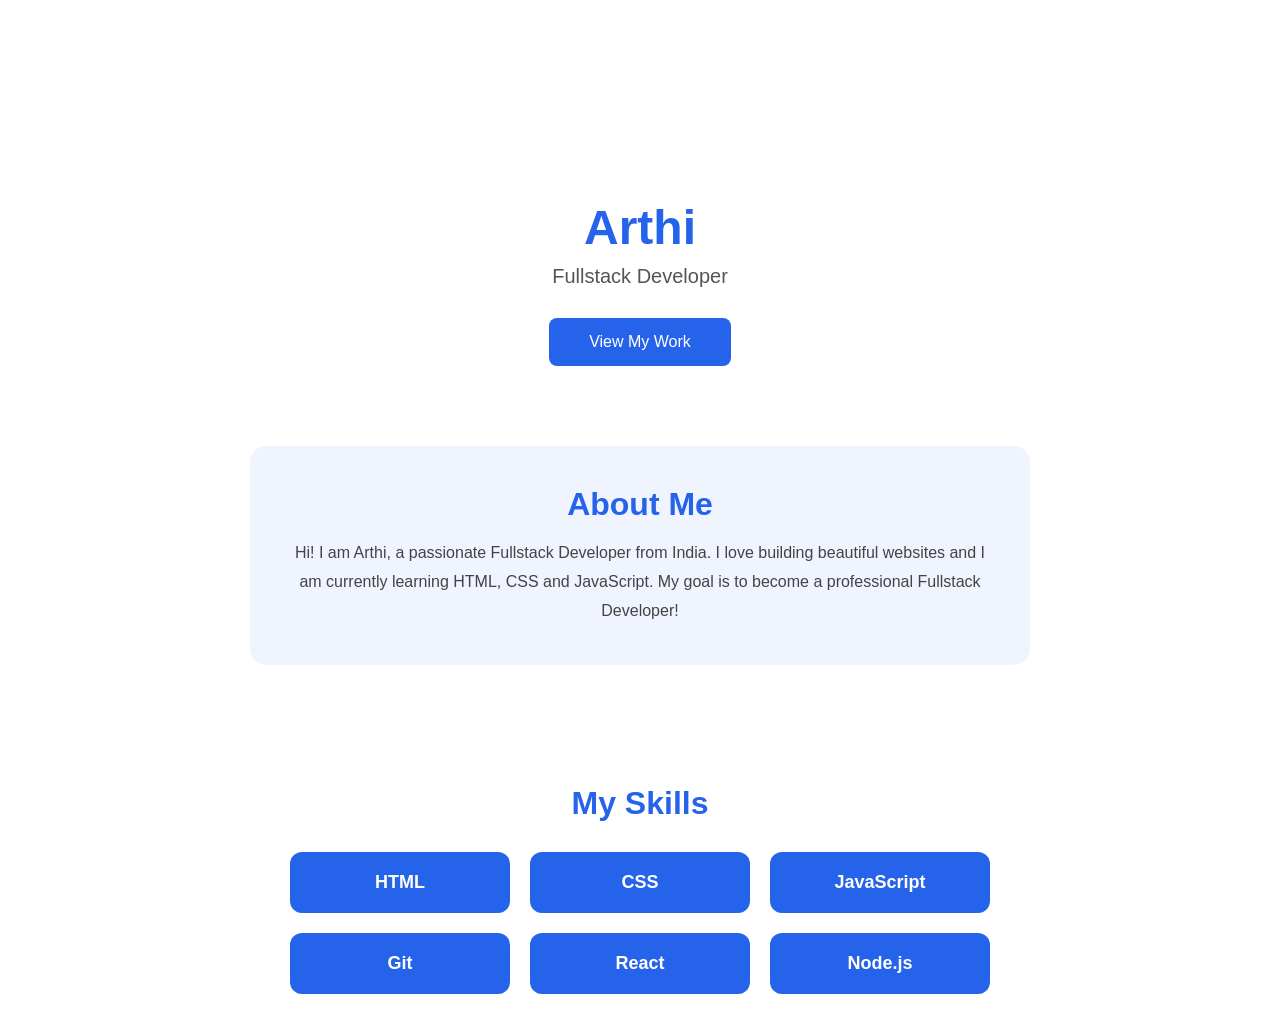
==== index.html @ 590d13a8 "rename to index.html" ====
<html lang="en">
<head>
    <meta charset="UTF-8">
    <meta name="viewport" content="width=device-width, initial-scale=1.0">
    <title>My Portfolio</title>
    <link rel="stylesheet" href="style.css"/>
   
</head>
<body>
   <h1>Arthi
   </h1> 
   <p>Fullstack Developer</p>
   <button>View My Work</button>
   <section id="about">
   <h2>About Me</h2>
   <p>Hi! I am Arthi, a passionate Fullstack 
   Developer from India. I love building 
   beautiful websites and I am currently 
   learning HTML, CSS and JavaScript. 
   My goal is to become a professional 
   Fullstack Developer!</p>
   </section>
   <section id="skills">
  <h2>My Skills</h2>
  <div class="skills-grid">
    <div class="skill-card">HTML</div>
    <div class="skill-card">CSS</div>
    <div class="skill-card">JavaScript</div>
    <div class="skill-card">Git</div>
    <div class="skill-card">React</div>
    <div class="skill-card">Node.js</div>
  </div>
</section>
</body>
</html>
---- style.css ----
* {
  margin: 0;
  padding: 0;
}

body {
  background-color: #ffffff;
  font-family: 'Inter', sans-serif;
  text-align: center;
}

h1 {
  font-size: 48px;
  color: #2563EB;
  margin-top: 200px;
}

p {
  font-size: 20px;
  color: #555555;
  margin-top: 10px;
}

button {
  margin-top: 30px;
  padding: 15px 40px;
  background-color: #2563EB;
  color: white;
  border: none;
  border-radius: 8px;
  font-size: 16px;
  cursor: pointer;
}


#about {
  margin-top: 80px;
  padding: 40px;
  background-color: #f0f4ff;
  border-radius: 16px;
  max-width: 700px;
  margin-left: auto;
  margin-right: auto;
}

#about h2 {
  font-size: 32px;
  color: #2563EB;
  margin-bottom: 16px;
}

#about p {
  font-size: 16px;
  color: #444444;
  line-height: 1.8;
}


#skills {
  margin-top: 80px;
  padding: 40px;
  text-align: center;
}

#skills h2 {
  font-size: 32px;
  color: #2563EB;
  margin-bottom: 30px;
}

.skills-grid {
  display: grid;
  grid-template-columns: repeat(3, 1fr);
  gap: 20px;
  max-width: 700px;
  margin: 0 auto;
}

.skill-card {
  background-color: #2563EB;
  color: white;
  padding: 20px;
  border-radius: 12px;
  font-size: 18px;
  font-weight: bold;
}
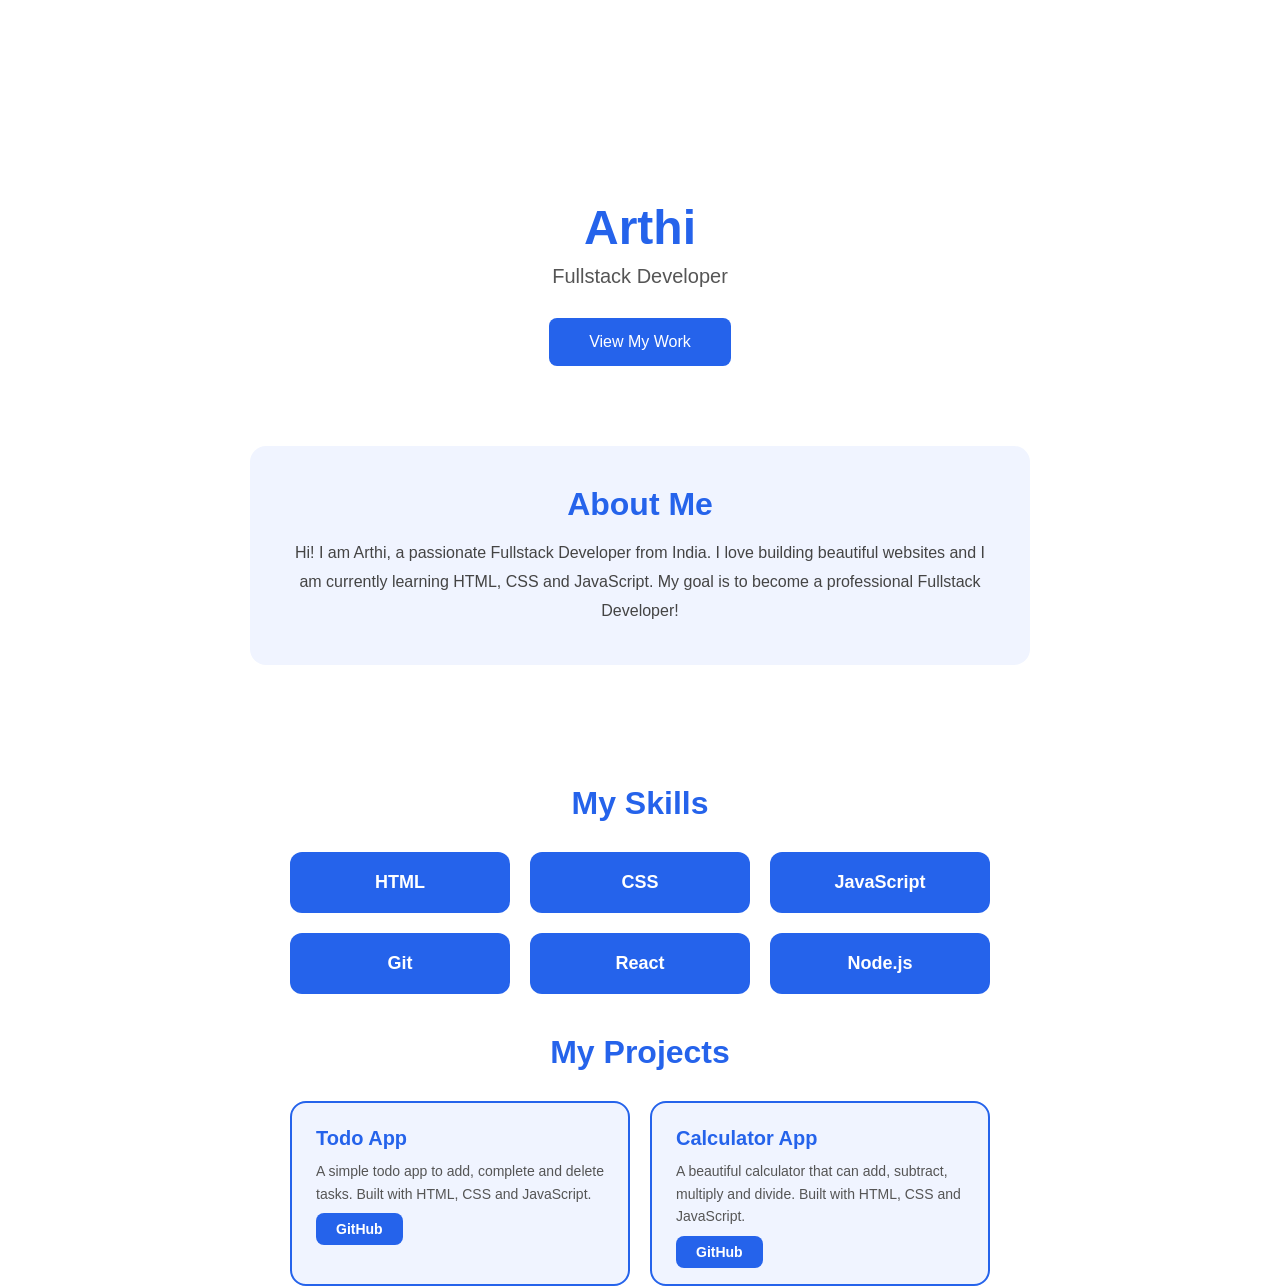
==== commit fab94ce9: "add projects section" ====
--- a/index.html
+++ b/index.html
@@ -31,5 +31,36 @@
     <div class="skill-card">Node.js</div>
   </div>
 </section>
+<section id="projects">
+  <h2>My Projects</h2>
+  <div class="projects-grid">
+
+    <div class="project-card">
+      <h3>Todo App</h3>
+      <p>A simple todo app to add, 
+      complete and delete tasks. 
+      Built with HTML, CSS and 
+      JavaScript.</p>
+      <div class="project-links">
+        <a href="https://github.com/arthi0858-a11y/todo-app" 
+           target="_blank">GitHub</a>
+      </div>
+    </div>
+
+    <div class="project-card">
+      <h3>Calculator App</h3>
+      <p>A beautiful calculator that 
+      can add, subtract, multiply 
+      and divide. Built with HTML, 
+      CSS and JavaScript.</p>
+      <div class="project-links">
+        <a href="https://github.com/arthi0858-a11y/calculator" 
+           target="_blank">GitHub</a>
+      </div>
+    </div>
+
+  </div>
+</section>
+
 </body>
 </html>
--- a/style.css
+++ b/style.css
@@ -85,3 +85,59 @@
   font-weight: bold;
 }
 
+Arthi Anandhan <arthianandhan35@gmail.com>
+08:54 (5 minutes ago)
+to me
+
+#projects {
+  margin-top: 80px;
+  padding: 40px;
+  text-align: center;
+}
+
+#projects h2 {
+  font-size: 32px;
+  color: #2563EB;
+  margin-bottom: 30px;
+}
+
+.projects-grid {
+  display: grid;
+  grid-template-columns: repeat(2, 1fr);
+  gap: 20px;
+  max-width: 700px;
+  margin: 0 auto;
+}
+
+.project-card {
+  background-color: #f0f4ff;
+  padding: 24px;
+  border-radius: 16px;
+  border: 2px solid #2563EB;
+  text-align: left;
+}
+
+.project-card h3 {
+  font-size: 20px;
+  color: #2563EB;
+  margin-bottom: 10px;
+}
+
+.project-card p {
+  font-size: 14px;
+  color: #555;
+  line-height: 1.6;
+  margin-bottom: 16px;
+}
+
+.project-links a {
+  background-color: #2563EB;
+  color: white;
+  padding: 8px 20px;
+  border-radius: 8px;
+  text-decoration: none;
+  font-size: 14px;
+  font-weight: bold;
+}
+
+
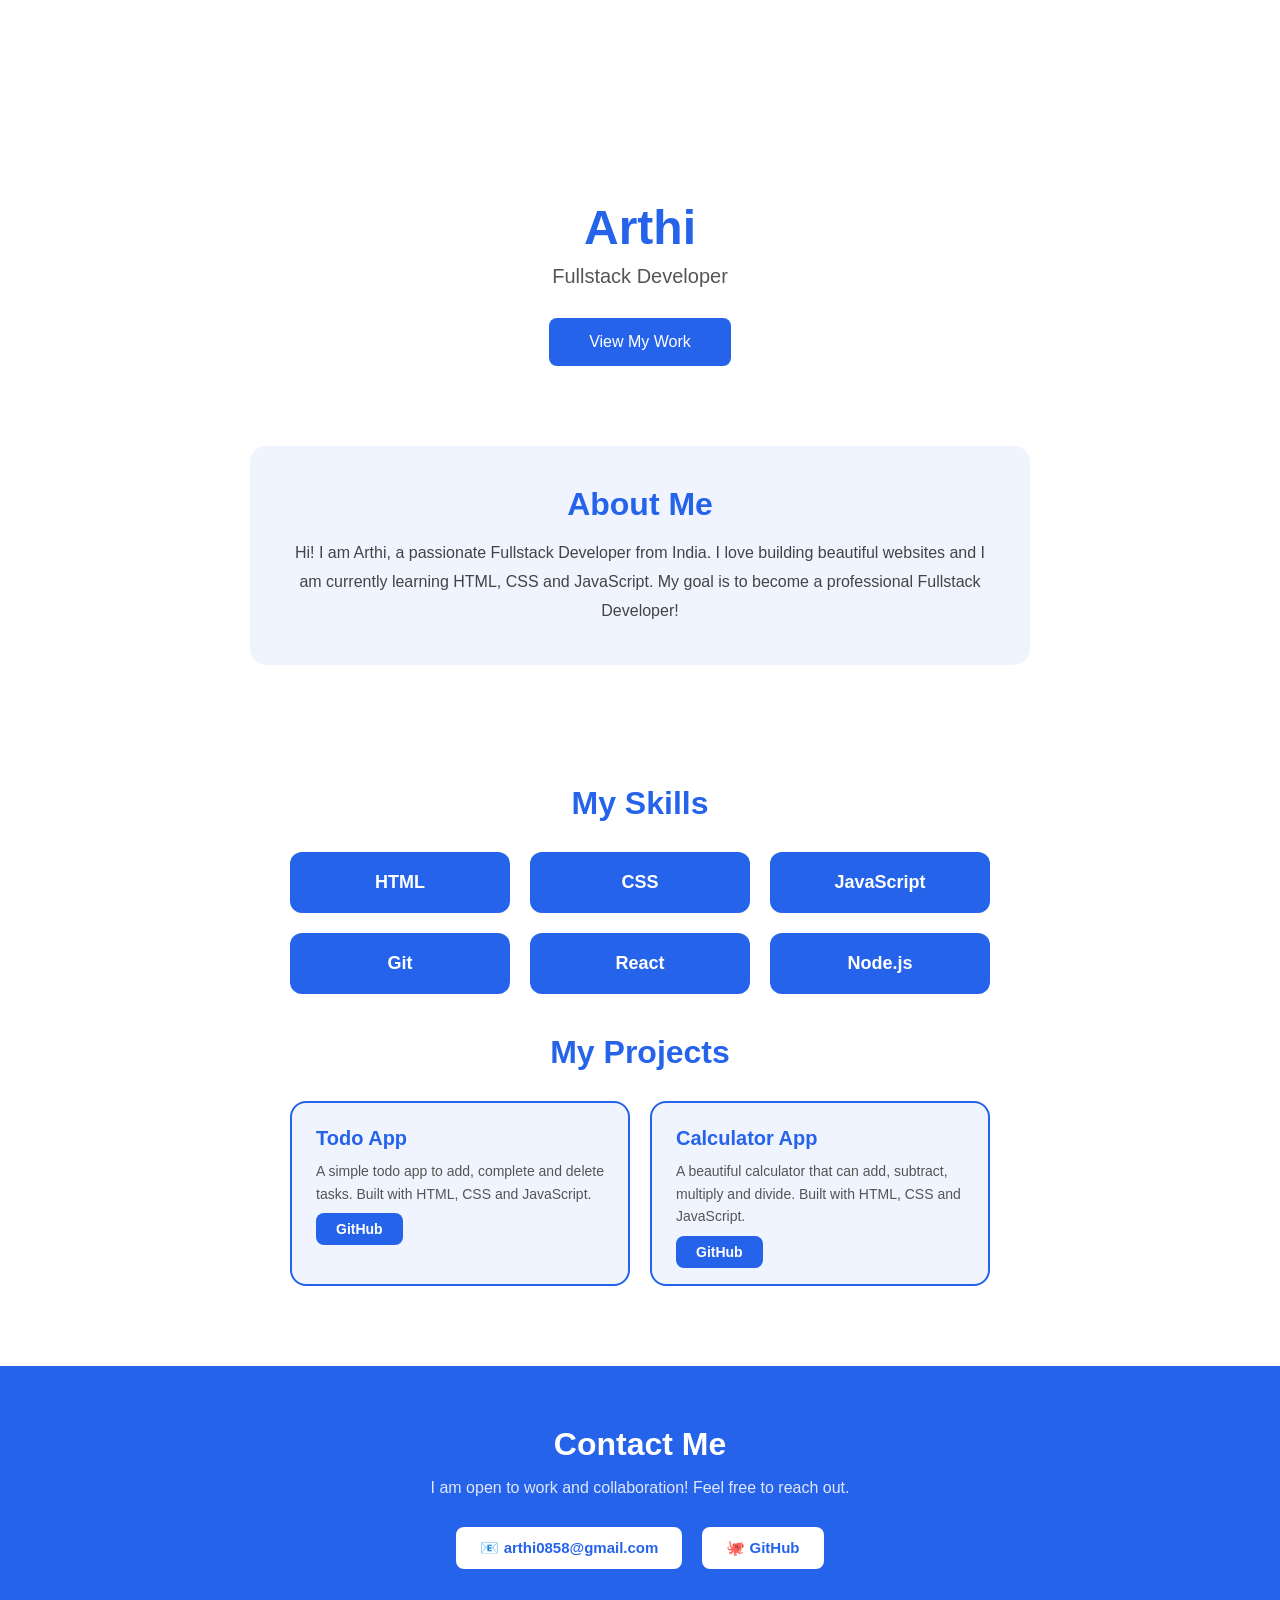
==== commit fcfbeec5: "add contact section" ====
--- a/index.html
+++ b/index.html
@@ -61,6 +61,21 @@
 
   </div>
 </section>
+<section id="contact">
+  <h2>Contact Me</h2>
+  <p>I am open to work and 
+  collaboration! Feel free 
+  to reach out.</p>
+  <div class="contact-links">
+    <a href="mailto:arthi0858@gmail.com">
+      📧 arthi0858@gmail.com
+    </a>
+    <a href="https://github.com/arthi0858-a11y" 
+       target="_blank">
+      🐙 GitHub
+    </a>
+  </div>
+</section>
 
 </body>
 </html>
--- a/style.css
+++ b/style.css
@@ -139,5 +139,45 @@
   font-size: 14px;
   font-weight: bold;
 }
+#contact {
+  margin-top: 80px;
+  padding: 60px 40px;
+  text-align: center;
+  background-color: #2563EB;
+  color: white;
+}
+
+#contact h2 {
+  font-size: 32px;
+  color: white;
+  margin-bottom: 16px;
+}
+
+#contact p {
+  font-size: 16px;
+  color: #e0e7ff;
+  margin-bottom: 30px;
+}
+
+.contact-links {
+  display: flex;
+  justify-content: center;
+  gap: 20px;
+  flex-wrap: wrap;
+}
+
+.contact-links a {
+  background-color: white;
+  color: #2563EB;
+  padding: 12px 24px;
+  border-radius: 8px;
+  text-decoration: none;
+  font-weight: bold;
+  font-size: 15px;
+}
+
+.contact-links a:hover {
+  background-color: #e0e7ff;
+}
 
 
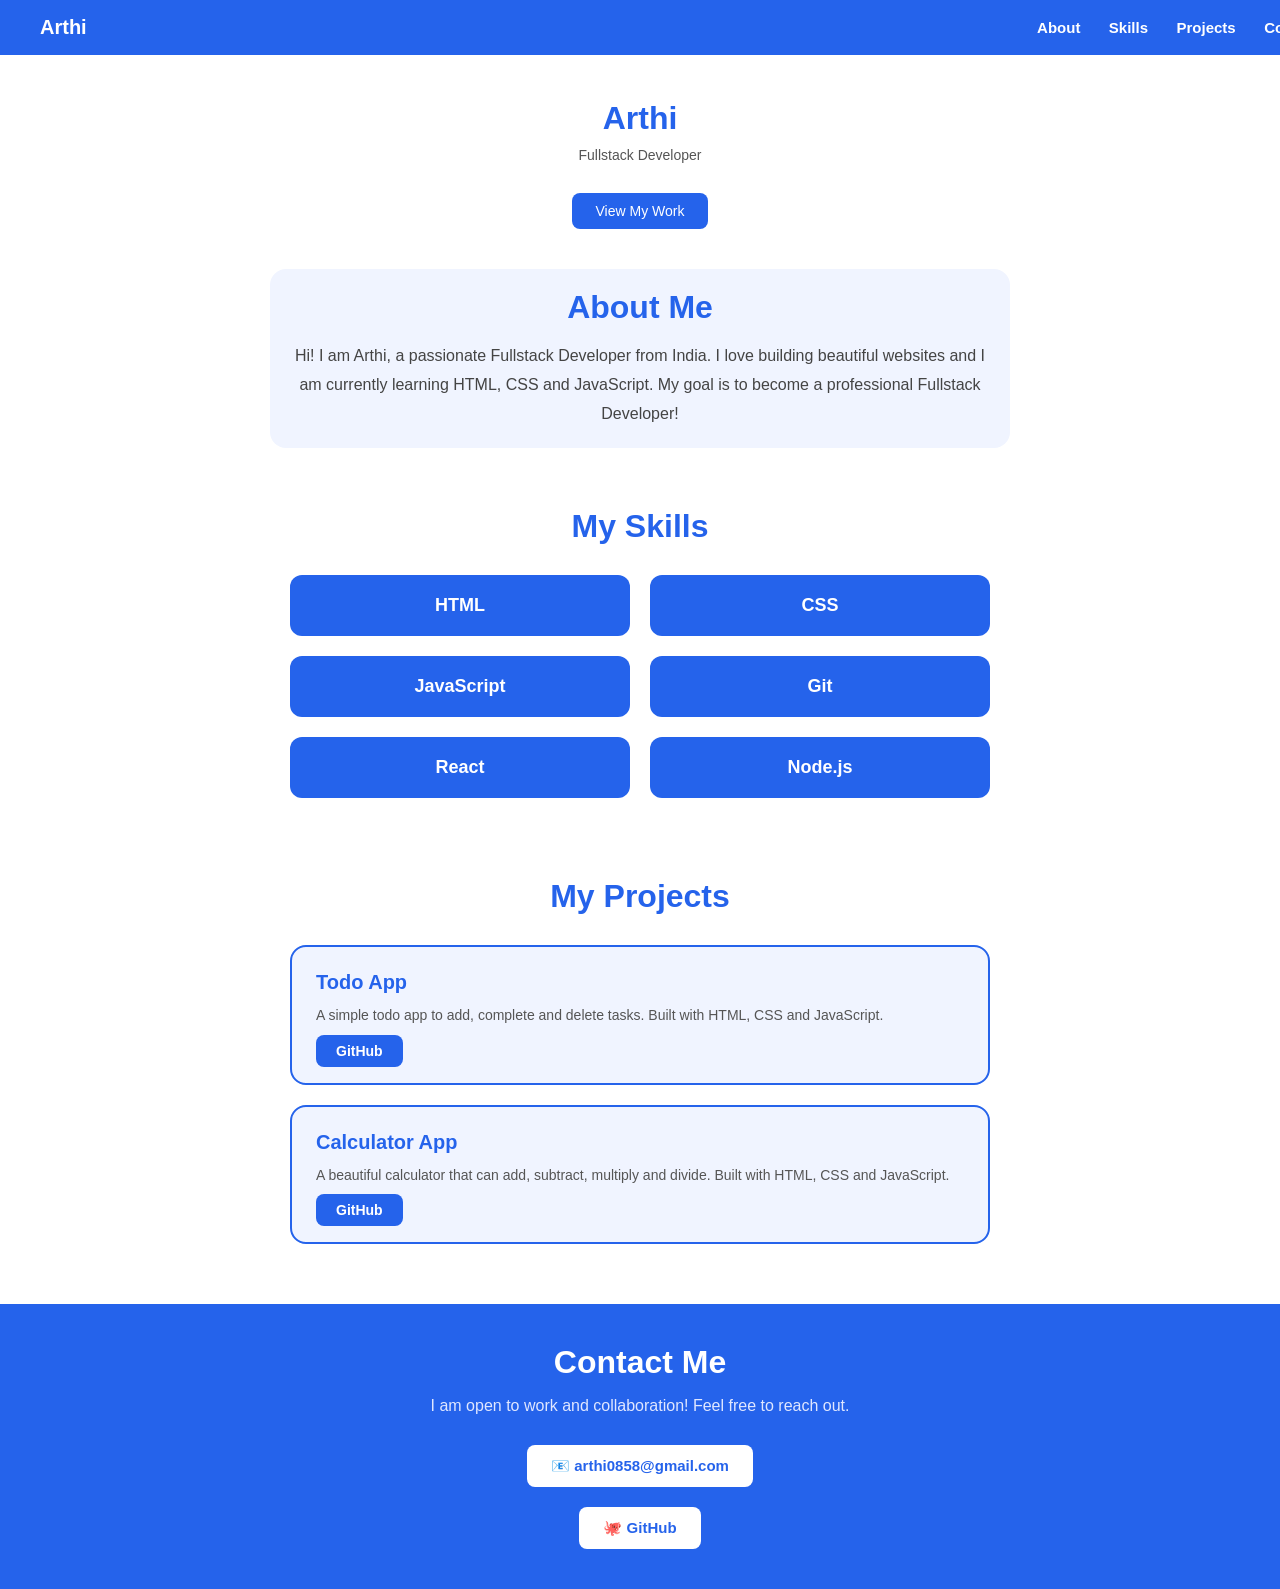
==== commit 496e21ca: "add navigation final portfolio" ====
--- a/index.html
+++ b/index.html
@@ -7,6 +7,15 @@
    
 </head>
 <body>
+  <nav>
+  <div class="nav-name">Arthi</div>
+  <div class="nav-links">
+    <a href="#about">About</a>
+    <a href="#skills">Skills</a>
+    <a href="#projects">Projects</a>
+    <a href="#contact">Contact</a>
+  </div>
+</nav>
    <h1>Arthi
    </h1> 
    <p>Fullstack Developer</p>
--- a/style.css
+++ b/style.css
@@ -179,5 +179,111 @@
 .contact-links a:hover {
   background-color: #e0e7ff;
 }
-
-
+ h1 {
+    font-size: 32px;
+    margin-top: 100px;
+  }
+
+  p {
+    font-size: 14px;
+  }
+
+  button {
+    padding: 10px 24px;
+    font-size: 14px;
+  }
+
+  #about {
+    padding: 20px;
+    margin-top: 40px;
+  }
+
+  #skills {
+    padding: 20px;
+    margin-top: 40px;
+  }
+
+  .skills-grid {
+    grid-template-columns: repeat(2, 1fr);
+  }
+
+  #projects {
+    padding: 20px;
+    margin-top: 40px;
+  }
+
+  .projects-grid {
+    grid-template-columns: 1fr;
+  }
+
+  #contact {
+    padding: 40px 20px;
+    margin-top: 40px;
+  }
+
+  .contact-links {
+    flex-direction: column;
+    align-items: center;
+  }
+
+}
+
+
+
+button {
+  margin-top: 30px;
+  padding: 15px 40px;
+  background-color: #2563EB;
+  color: white;
+  border: none;
+  border-radius: 8px;
+  font-size: 16px;
+  cursor: pointer;
+}
+
+skill-card {
+  background-color: #2563EB;
+  color: white;
+  padding: 20px;
+  border-radius: 12px;
+  font-size: 18px;
+  font-weight: bold;
+}
+
+
+.project-card {
+  background-color: #f0f4ff;
+  padding: 24px;
+  border-radius: 16px;
+  border: 2px solid #2563EB;
+  text-align: left;
+}
+nav {
+  position: fixed;
+  top: 0;
+  width: 100%;
+  background-color: #2563EB;
+  padding: 16px 40px;
+  display: flex;
+  justify-content: space-between;
+  align-items: center;
+  z-index: 1000;
+}
+
+.nav-name {
+  color: white;
+  font-size: 20px;
+  font-weight: 700;
+}
+
+.nav-links a {
+  color: white;
+  text-decoration: none;
+  margin-left: 24px;
+  font-size: 15px;
+  font-weight: 600;
+}
+
+.nav-links a:hover {
+  color: #bfdbfe;
+}
